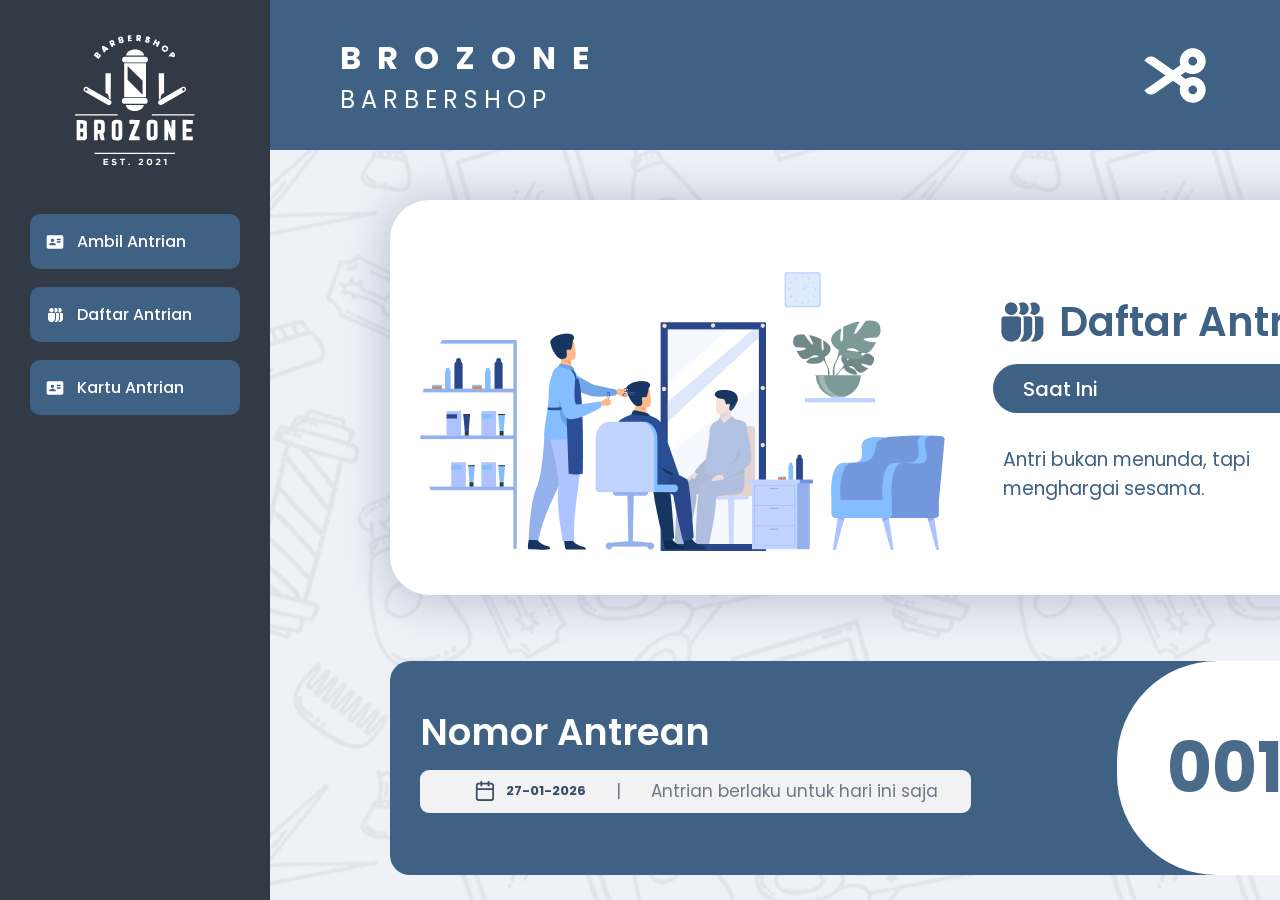
==== daftar-antrian.html @ 91c7b464 "ubah2" ====
<!doctype html>
<html lang="en">
  <head>
    <meta charset="UTF-8" />
    <meta name="viewport" content="width=device-width, initial-scale=1.0" />
    <title>Brozone Barbershop</title>

    <link
      href="https://fonts.googleapis.com/css2?family=Poppins:wght@300;400;500;600;700&display=swap"
      rel="stylesheet"
    />

    <?php ?>

    <style>
      * {
        margin: 0;
        padding: 0;
        box-sizing: border-box;
        font-family: "Poppins", sans-serif;
      }

      body {
        background: #eef1f7;

        background-image: url("asset/pattern1.png");
        background-repeat: no-repeat;
        background-size: cover;
        background-position: center;
        background-attachment: fixed;
      }

      /* SIDEBAR */

      .sidebar {
        width: 270px;
        height: 100vh;
        background: #323a45;
        position: fixed;
        left: 0;
        top: 0;
        color: white;
      }

      .logo {
        text-align: center;
        padding-top: 35px;
      }

      .logo img {
        width: 120px;
      }

      .menu {
        margin-top: 40px;
      }

      .menu ul {
        list-style: none;
      }

      .menu li {
        display: flex;
        align-items: center;
        border: 3px solid #3f6184;
        gap: 12px;
        background: #3f6184;

        margin: 18px 30px;
        padding: 12px;
        border-radius: 10px;
        font-weight: 500;
        cursor: pointer;
        transition: all 0.3s ease;
      }

      .menu li:hover {
        transform: translateY(-10px);
        box-shadow: 0px 14px 37px 0px rgba(0, 0, 0, 0.49);
        border: 3px solid #eef1f7;
        animation: ease-in;
      }

      .menu li img {
        width: 20px;
      }

      /* HEADER */

      .header {
        position: fixed;
        left: 270px;
        top: 0;
        width: calc(100% - 270px);
        height: 150px;
        background: #3f6184;
        display: flex;
        align-items: center;
        justify-content: space-between;
        padding: 0 70px;
        color: white;
      }

      .header h1 {
        letter-spacing: 16px;
        font-weight: 700;
      }

      .header span {
        font-size: 24px;
        letter-spacing: 6px;
      }

      .header img {
        width: 50zpx;
      }

      /* MAIN */

      .main {
        margin-left: 390px;
        padding-top: 200px;
        display: flex;
        justify-content: center;
        flex-direction: column;
      }

      /* CARD */

      .card {
        display: flex;
        align-items: center;
        background: #ffffff;
        border-radius: 39px;
        box-shadow: 0px 3px 43px 6px rgba(0, 28, 89, 0.2);
        padding-right: 30px;
        width: 1027px;
        height: 395px;
      }

      /* ILUSTRASI */

      .card-img {
        background: #ffffff;
        padding-left: 30px;
        border-radius: 20px 100px 100px 20px;
      }

      .card-img img {
        width: 573px;
      }

      .judulantrian {
        display: flex;
        align-items: center;
        text-align: start;
        gap: 6px;
      }

      .judulantrian h1 {
        display: flex;
        color: #3f6184;
        font-size: 40px;
        text-align: center;
        align-items: center;
        font-weight: 600;
      }

      .judulantrian img {
        height: 56px;
        width: 56px;
        margin-right: 10px;
      }

      .card-tulisan {
        display: flex;
        flex-direction: column;
        gap: 12px;
      }

      .saatini {
        height: 49px;
        width: 365px;
        border-radius: 32px;
        background-color: #3f6184;
        text-align: start;
        gap: 10px;
        padding-left: 30px;
        display: flex;
      }

      .saatini span {
        color: #ffffff;
        font-weight: 500;
        align-items: center;
        text-align: center;
        font-size: 20px;
        display: flex;
      }

      .quotes {
        display: flex;
        padding-top: 20px;
      }

      .quotes p {
        color: #3f6184;
        font-weight: 400;
        font-size: 19px;
        padding-left: 10px;
        padding-right: 30px;
      }

      /* DAFTAR */
      .card-daftar {
        width: 1027px;
        height: 214px;
        background-color: #3f6184;
        display: flex;
        border-radius: 20px;
        margin-bottom: 20px;
        margin-top: 66px;
        justify-content: space-between;
      }

      .judul-antrian {
        font-weight: 600;
        font-size: 37px;
        color: #ffffff;
        padding-left: 30px;
        margin-bottom: 20px;
        display: flex;
        flex-direction: column;
        justify-content: center;
                padding: 30px;

      }

      .tanggal {
        background-color: #f2f2f2;
        border-radius: 9px;
        font-size: 13px;
        font-weight: 700;
        color: #394e64;
        display: inline-flex;
        height: 43px;
        width: 551px;
        padding-right: 10px;
        padding-bottom: 10px;
        padding-top: 10px;
        padding-left: 30px;
        margin-top: 10px;
        justify-content: center;
      }

      .tanggal p {
        text-align: center;
        justify-content: center;
        display: flex;
        gap: 10px;
        font-size: 13px;
        align-items: center;
      }

      .tanggal img {
        height: 22px;
        width: 22px;
        display: flex;
        justify-content: center;
        text-align: center;
        align-items: center;
      }

      .tanggal span {
        color: #6f7786;
        font-weight: 400;
        padding-left: 30px;
        font-size: 17px;
        display: flex;
        text-align: center;
        justify-content: center;
        align-items: center;
      }

      .nomor-antrian {
        background-color: #ffffff;
        width: 300px;
        height: 214px;
        border-radius: 100px 20px 20px 100px;
        display: flex;
        align-items: center;
        justify-content: flex-end;
        font-size: 70px;
        font-weight: bold;
        color: #4b6b8b;
        flex-direction: row-reverse;
      }

      .nomor-antrian span{
        padding-left: 50px;
      }

      /* BUTTON */

      .button-area {
        display: flex;
        justify-content: right;
        margin-top: 25px;
        gap: 30px;
        padding-right: 30px;
      }

      .btn {
        background: #2e333a;
        color: white;
        border: none;
        padding: 16px 115px;
        font-size: 16px;
        border-radius: 10px;
        display: flex;
        align-items: center;
        gap: 10px;
        cursor: pointer;
      }

      .btn img {
        width: 18px;
      }
    </style>
  </head>

  <body>
    <!-- SIDEBAR -->

    <div class="sidebar">
      <div class="logo">
        <img src="asset/logo.svg" />
      </div>

      <div class="menu">
        <ul>
          <li>
            <img src="asset/ktp.svg" />
            Ambil Antrian
          </li>

          <li>
            <img src="asset/people.svg" />
            Daftar Antrian
          </li>

          <li>
            <img src="asset/ktp.svg" />
            Kartu Antrian
          </li>
        </ul>
      </div>
    </div>

    <!-- HEADER -->

    <div class="header">
      <div>
        <h1>BROZONE</h1>
        <span>BARBERSHOP</span>
      </div>

      <img src="asset/scissor.svg" />
    </div>

    <!-- MAIN -->
    <div class="main">
      <div class="card">
        <div class="card-img">
          <img src="asset/antri.png" alt="" />
        </div>
        <div class="card-tulisan">
          <div class="judulantrian">
            <h1><img src="asset/peoplebiru.png" alt="" />Daftar Antrian</h1>
          </div>
          <div class="saatini">
            <span>Saat Ini</span>
          </div>
          <div class="quotes">
            <p>Antri bukan menunda, tapi menghargai sesama.</p>
          </div>
        </div>
      </div>

      <!-- DAFTAR -->
      <div class="card-daftar">
        <div class="judul-antrian">
          <span>Nomor Antrean</span>

          <div class="tanggal">
            <p><img src="asset/calendar.png" alt="" />27-01-2026</p>
            <span>|</span>
            <span>Antrian berlaku untuk hari ini saja</span>
          </div>
        </div>

        <div class="nomor-antrian">
          <span>001</span>
        </div>
      </div>
    </div>
  </body>
</html>
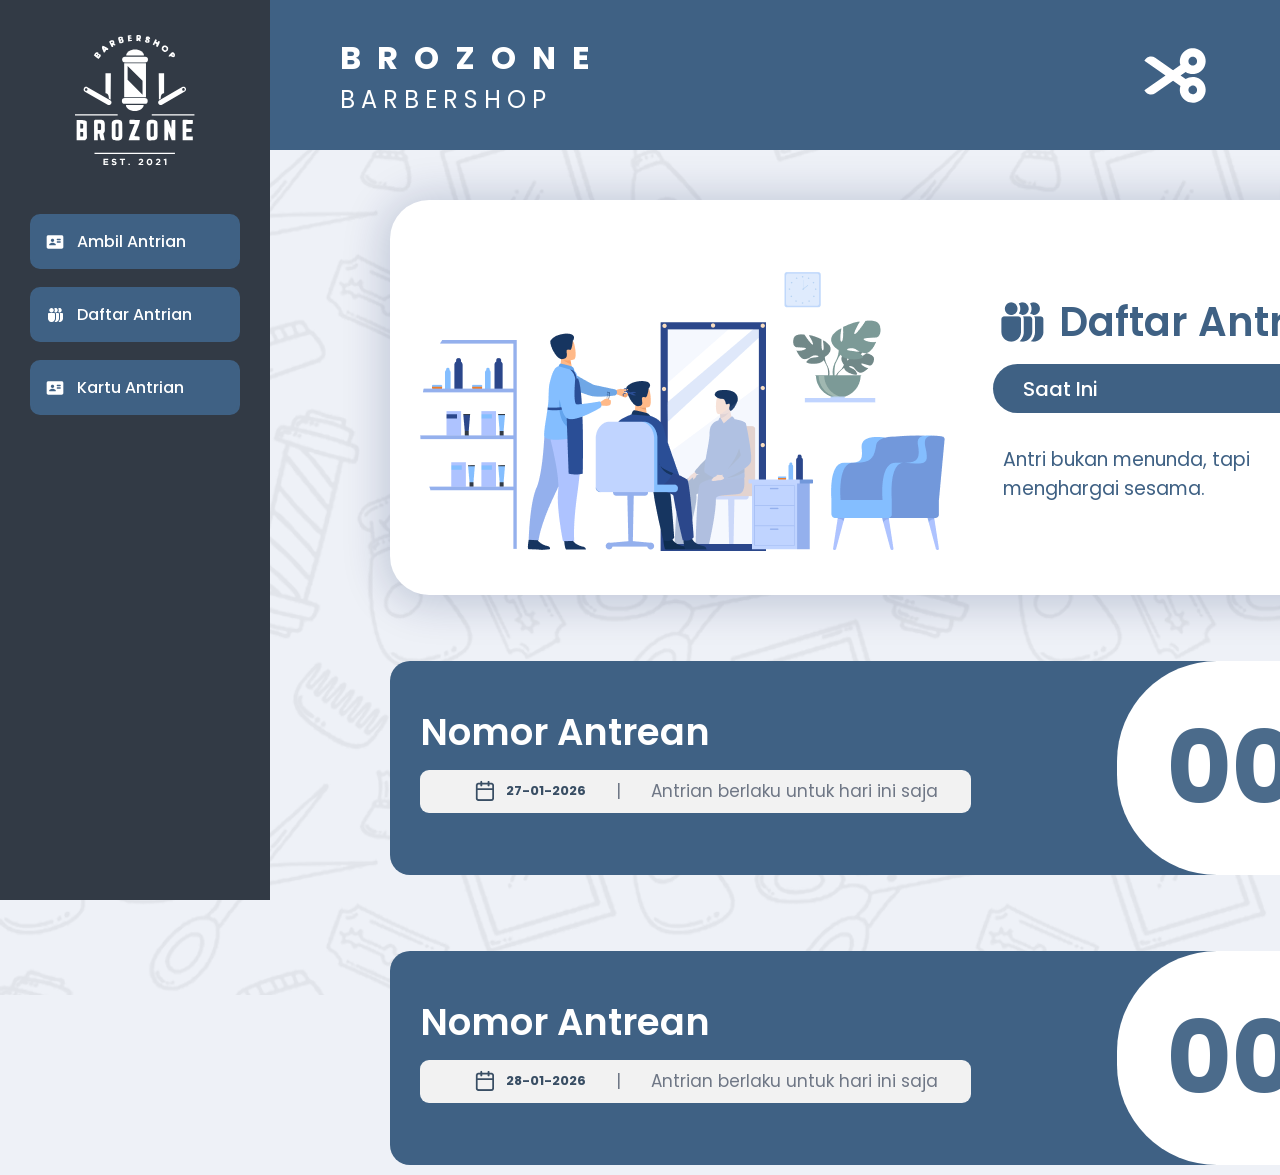
==== commit 0edaed0e: "ubah3" ====
--- a/daftar-antrian.html
+++ b/daftar-antrian.html
@@ -218,10 +218,11 @@
         background-color: #3f6184;
         display: flex;
         border-radius: 20px;
-        margin-bottom: 20px;
+        margin-bottom: 10px;
         margin-top: 66px;
         justify-content: space-between;
       }
+      
 
       .judul-antrian {
         font-weight: 600;
@@ -290,7 +291,7 @@
         display: flex;
         align-items: center;
         justify-content: flex-end;
-        font-size: 70px;
+        font-size: 100px;
         font-weight: bold;
         color: #4b6b8b;
         flex-direction: row-reverse;
@@ -403,6 +404,22 @@
           <span>001</span>
         </div>
       </div>
+
+      <div class="card-daftar">
+        <div class="judul-antrian">
+          <span>Nomor Antrean</span>
+
+          <div class="tanggal">
+            <p><img src="asset/calendar.png" alt="" />28-01-2026</p>
+            <span>|</span>
+            <span>Antrian berlaku untuk hari ini saja</span>
+          </div>
+        </div>
+
+        <div class="nomor-antrian">
+          <span>001</span>
+        </div>
+      </div>
     </div>
   </body>
 </html>
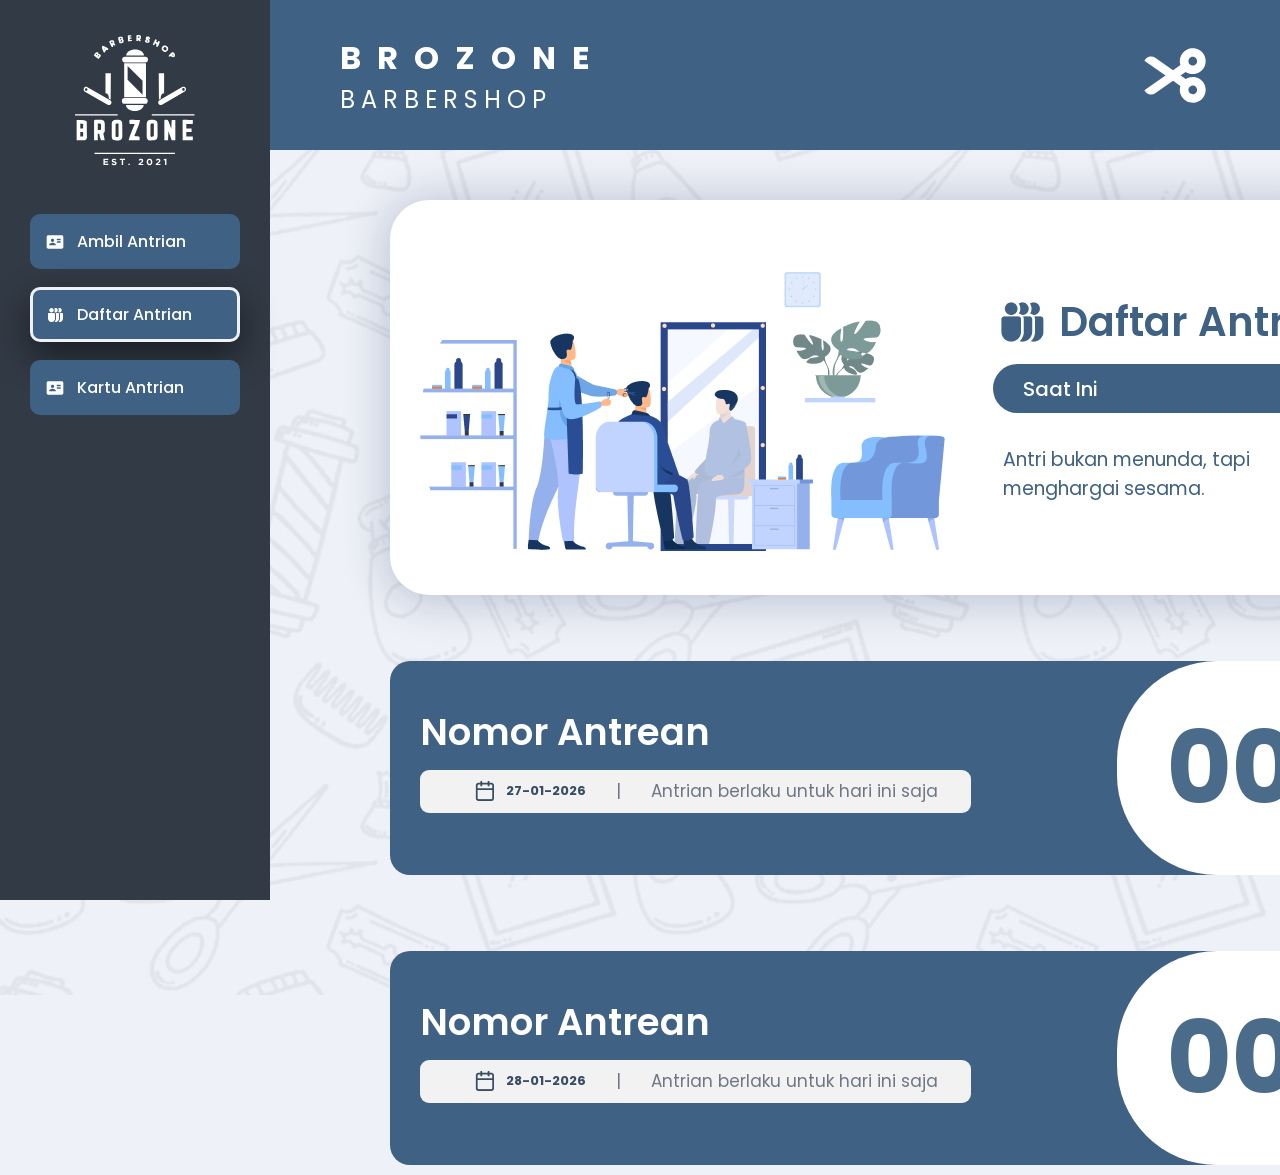
==== commit d3d31932: "add fungsi tombol side bar" ====
--- a/daftar-antrian.html
+++ b/daftar-antrian.html
@@ -81,8 +81,21 @@
         animation: ease-in;
       }
 
+      .menu li.active {
+        border: 3px solid #eef1f7;
+        box-shadow: 0px 14px 37px 0px rgba(0, 0, 0, 0.49);
+      }
+
       .menu li img {
         width: 20px;
+      }
+
+      .menu li a {
+        text-decoration: none;
+        color: inherit;
+        display: flex;
+        align-items: center;
+        gap: 12px;
       }
 
       /* HEADER */
@@ -341,18 +354,24 @@
       <div class="menu">
         <ul>
           <li>
+            <a href="ambil-antrian.html">
             <img src="asset/ktp.svg" />
             Ambil Antrian
+            </a>
           </li>
 
-          <li>
+          <li class="active">
+            <a href="daftar-antrian.html">
             <img src="asset/people.svg" />
             Daftar Antrian
+            </a>
           </li>
 
           <li>
+            <a href="kartu-antrian.html">
             <img src="asset/ktp.svg" />
             Kartu Antrian
+            </a>
           </li>
         </ul>
       </div>
